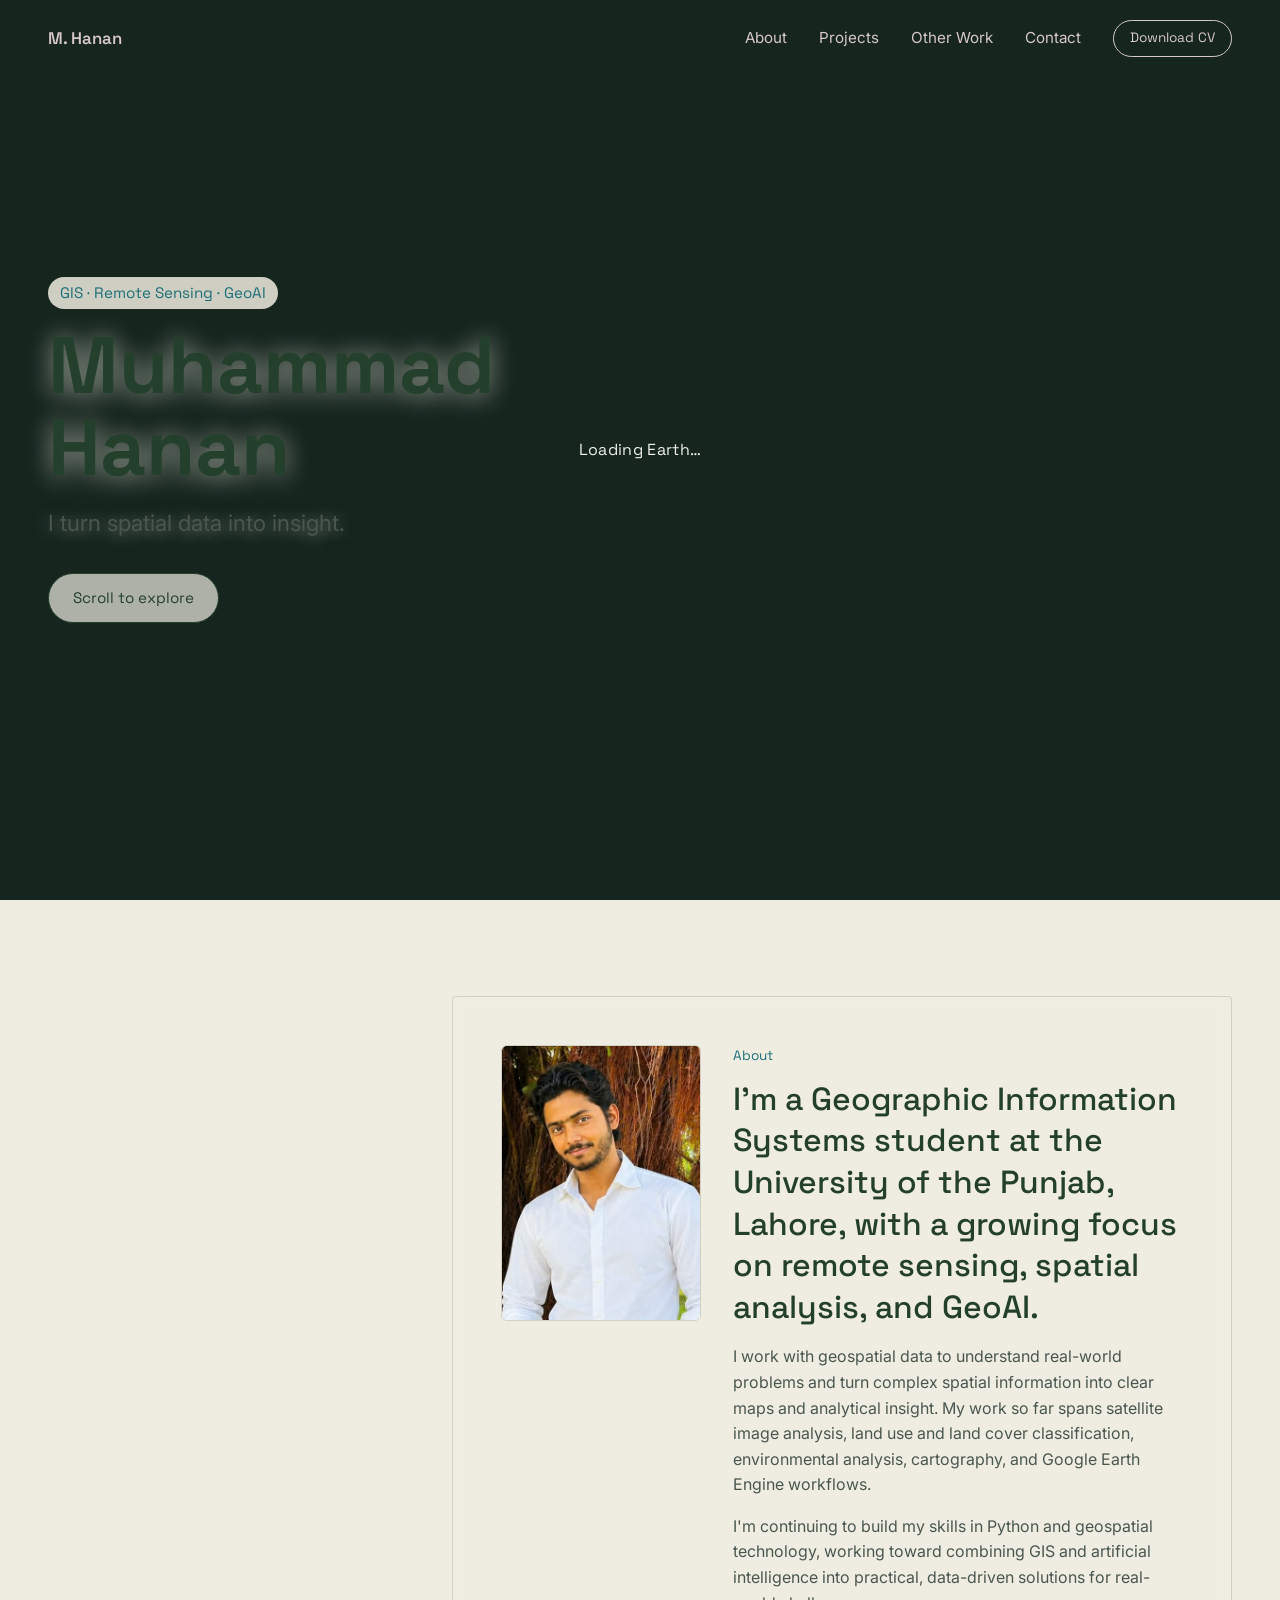
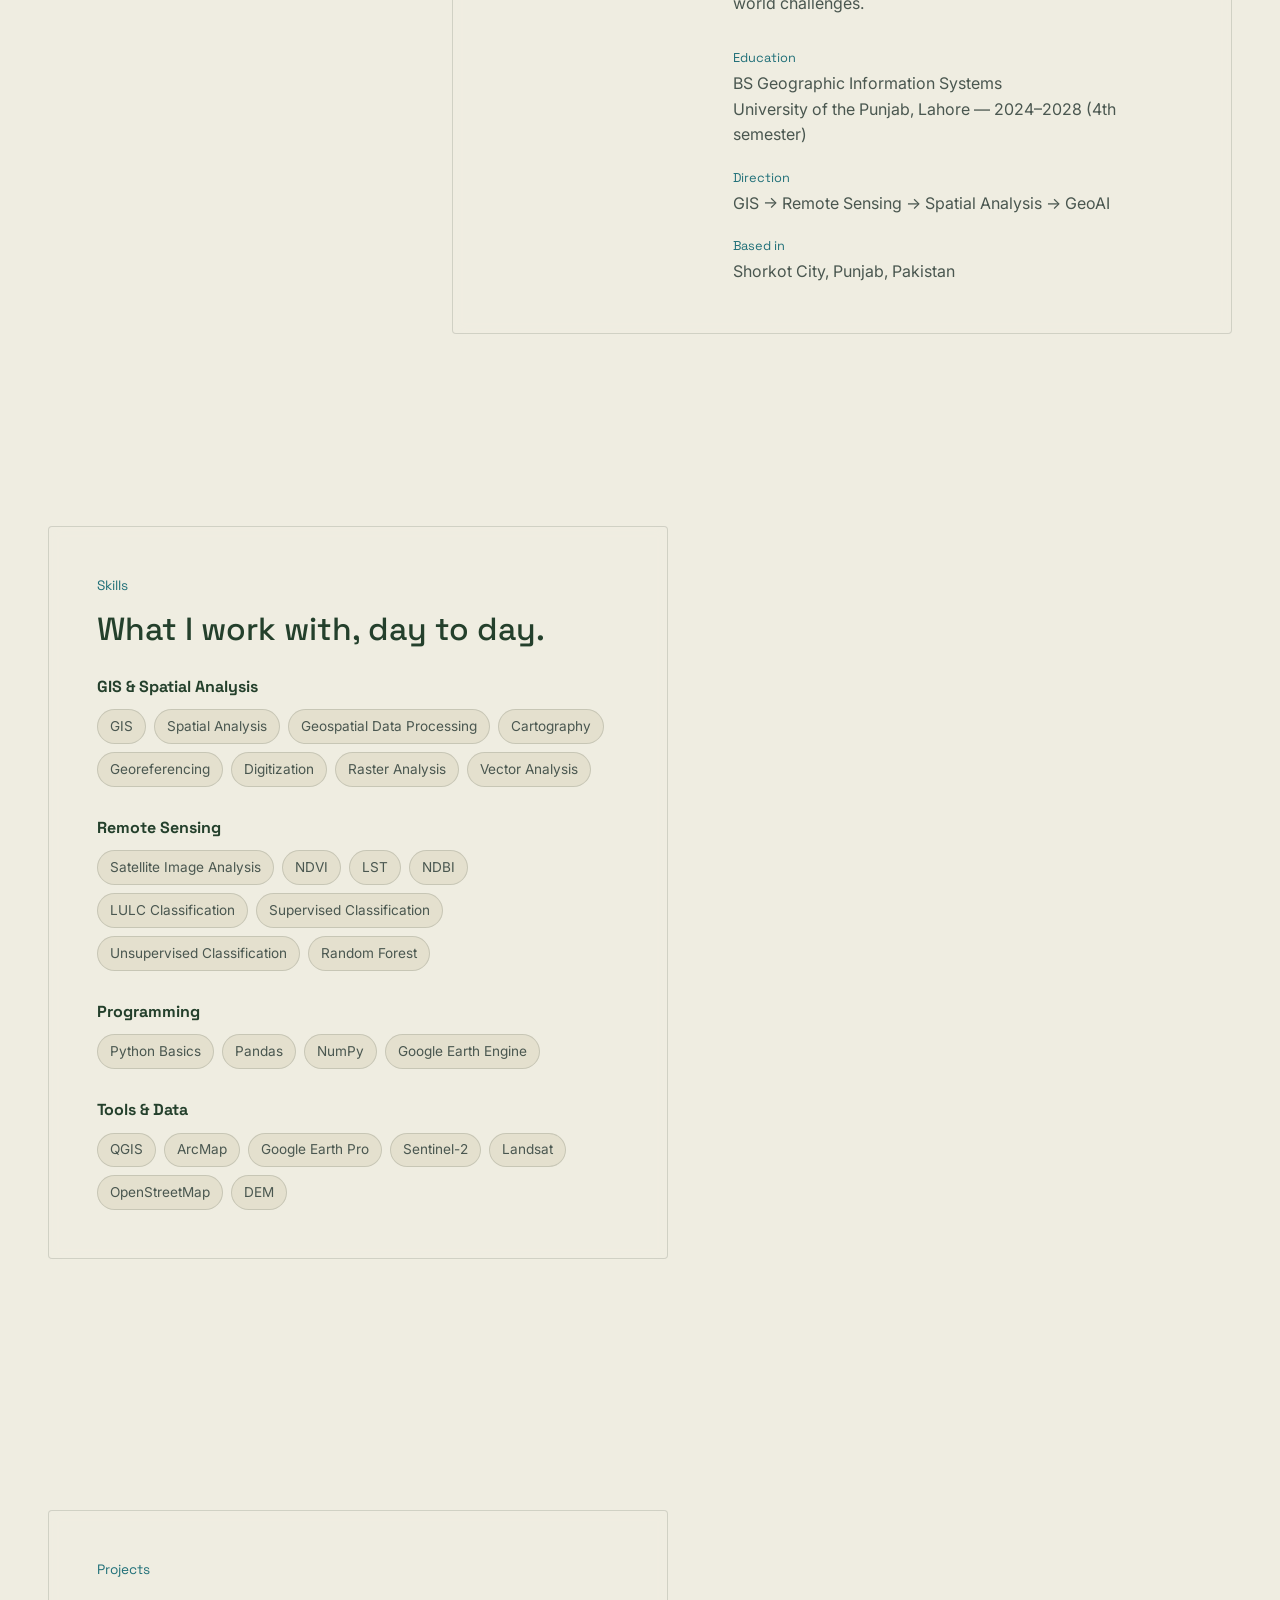
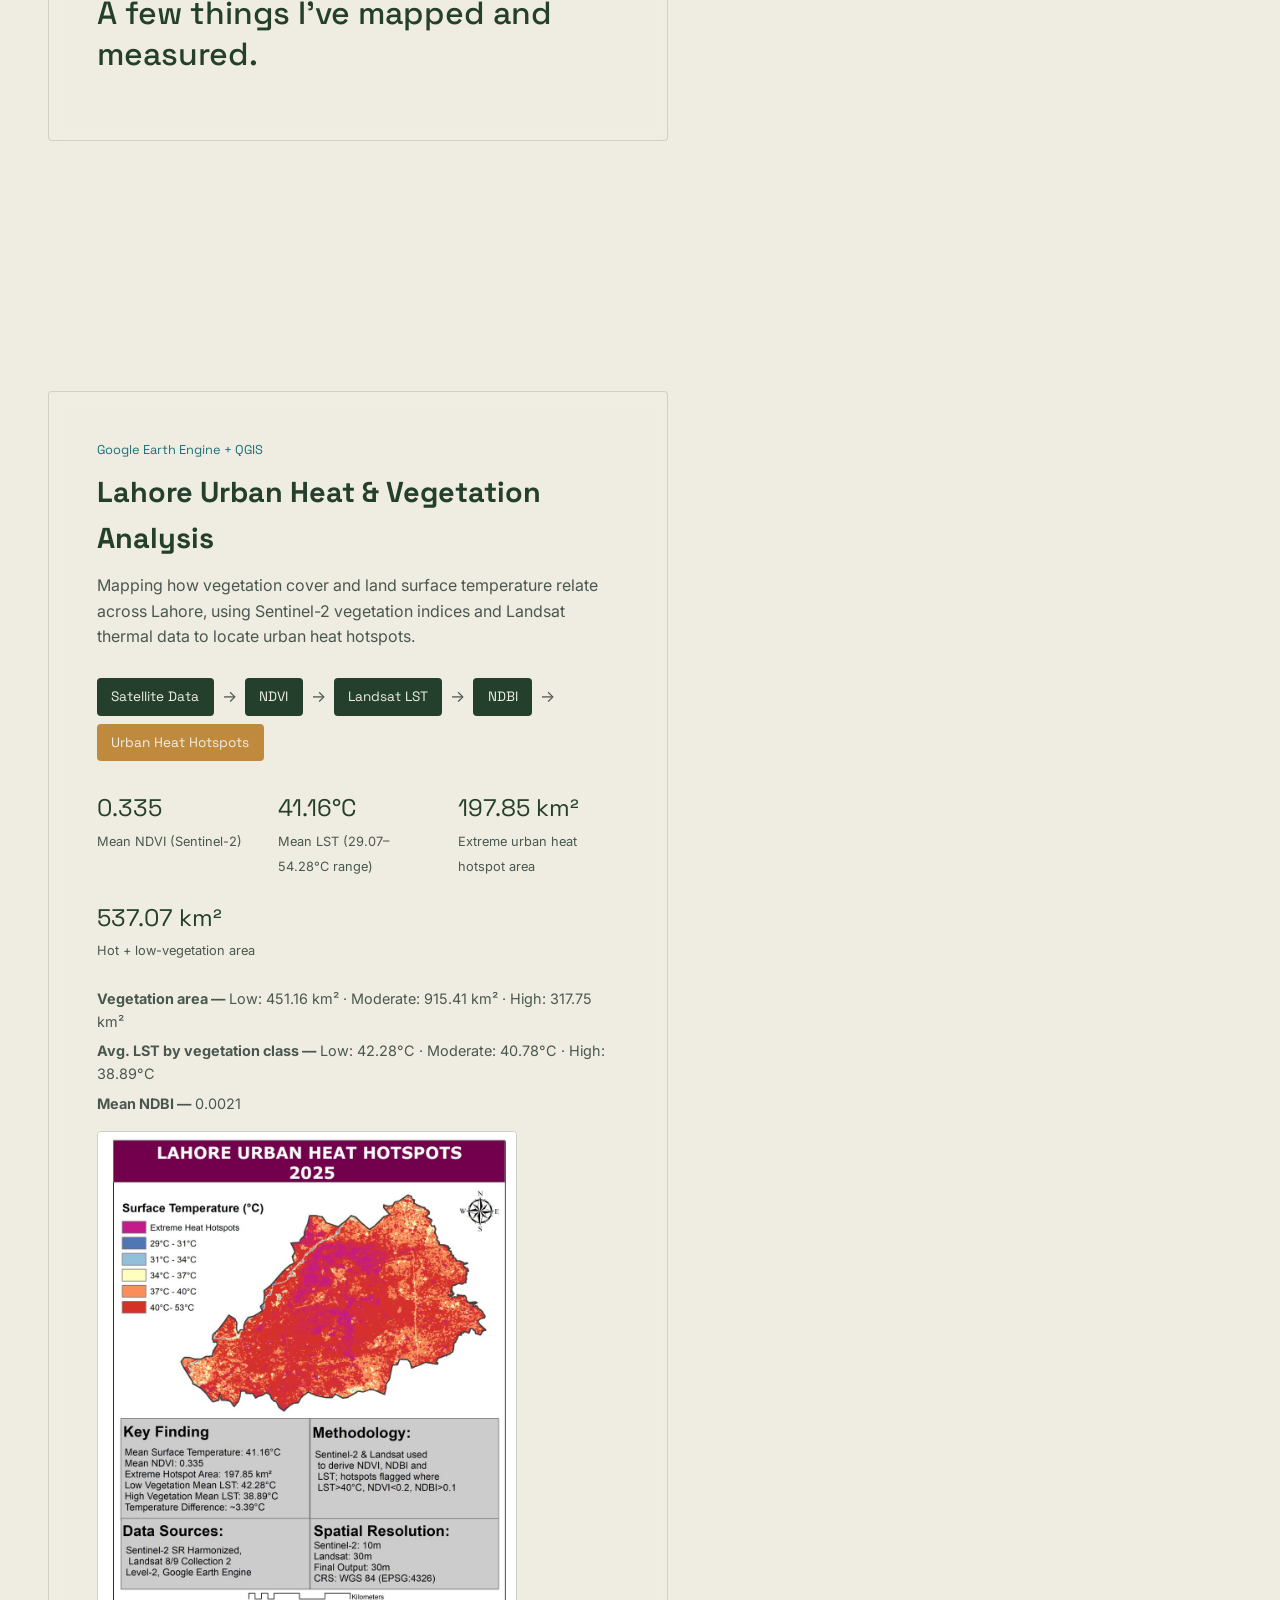
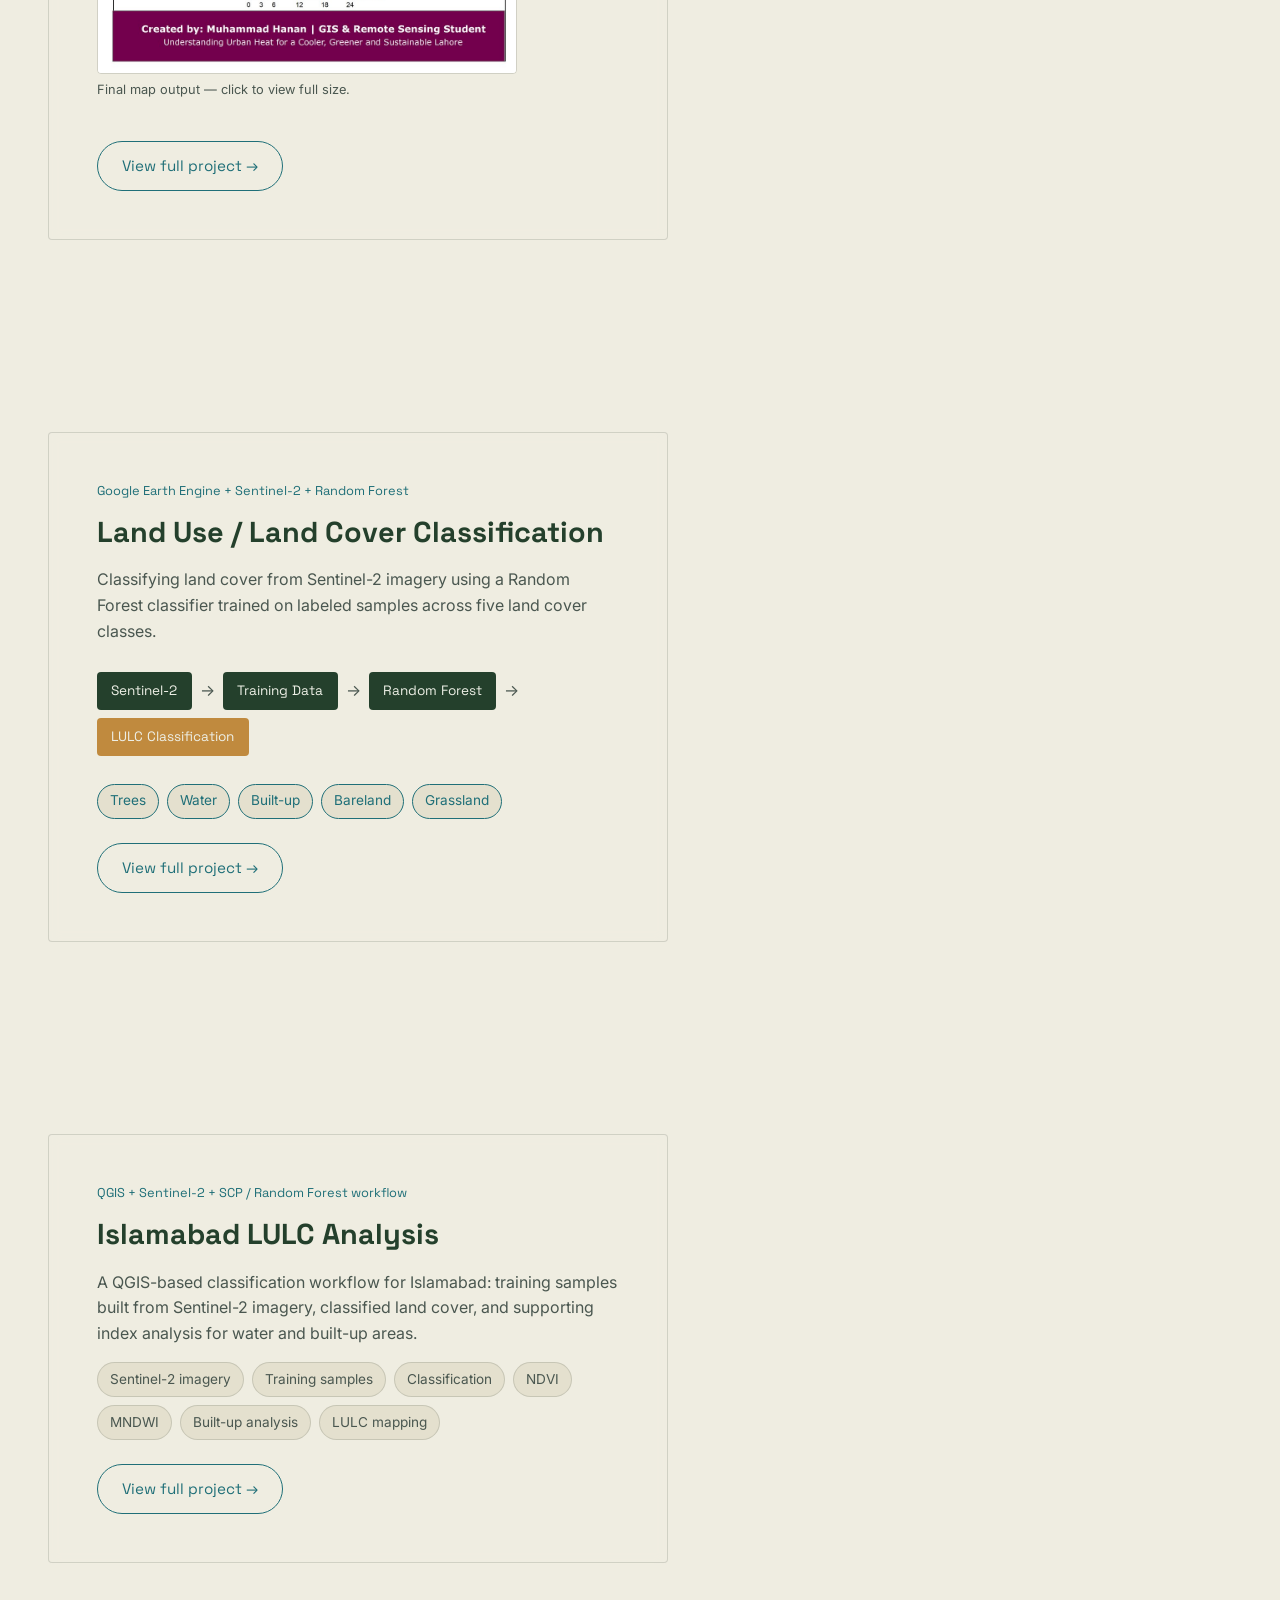
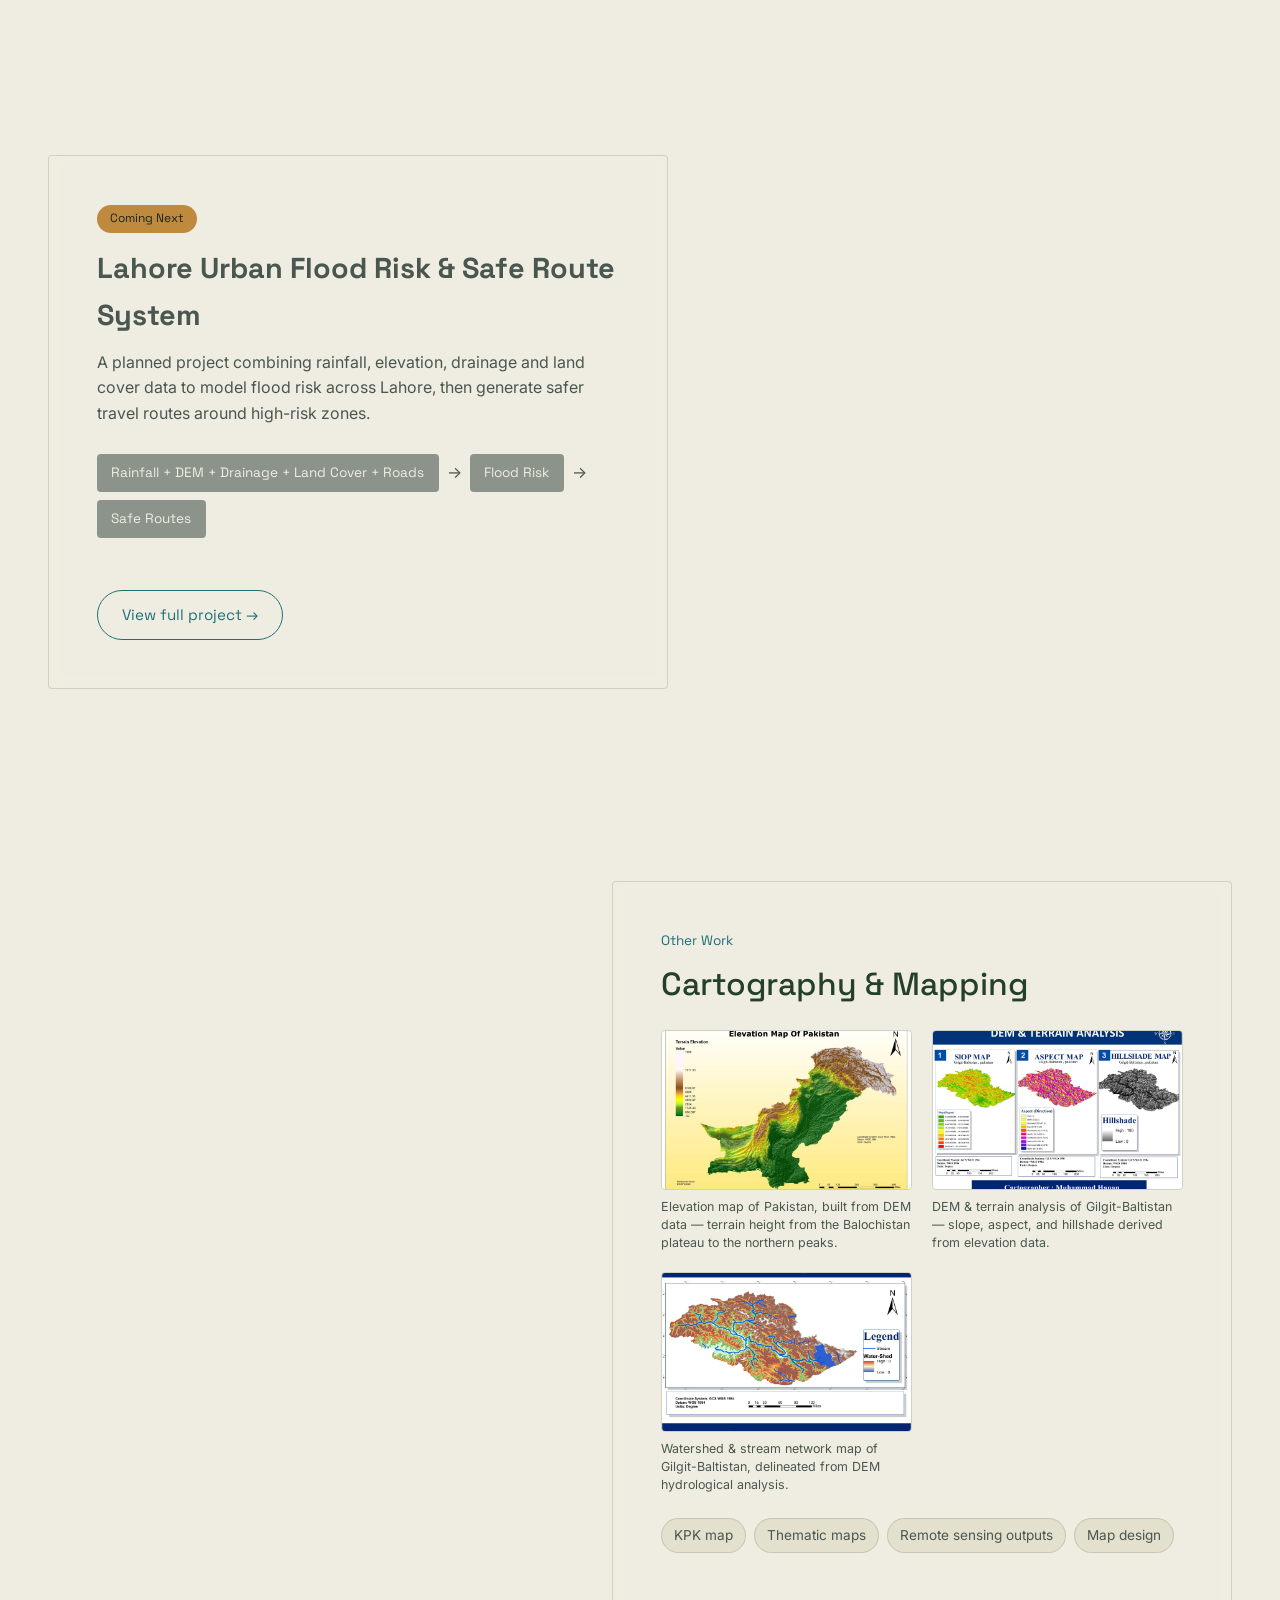
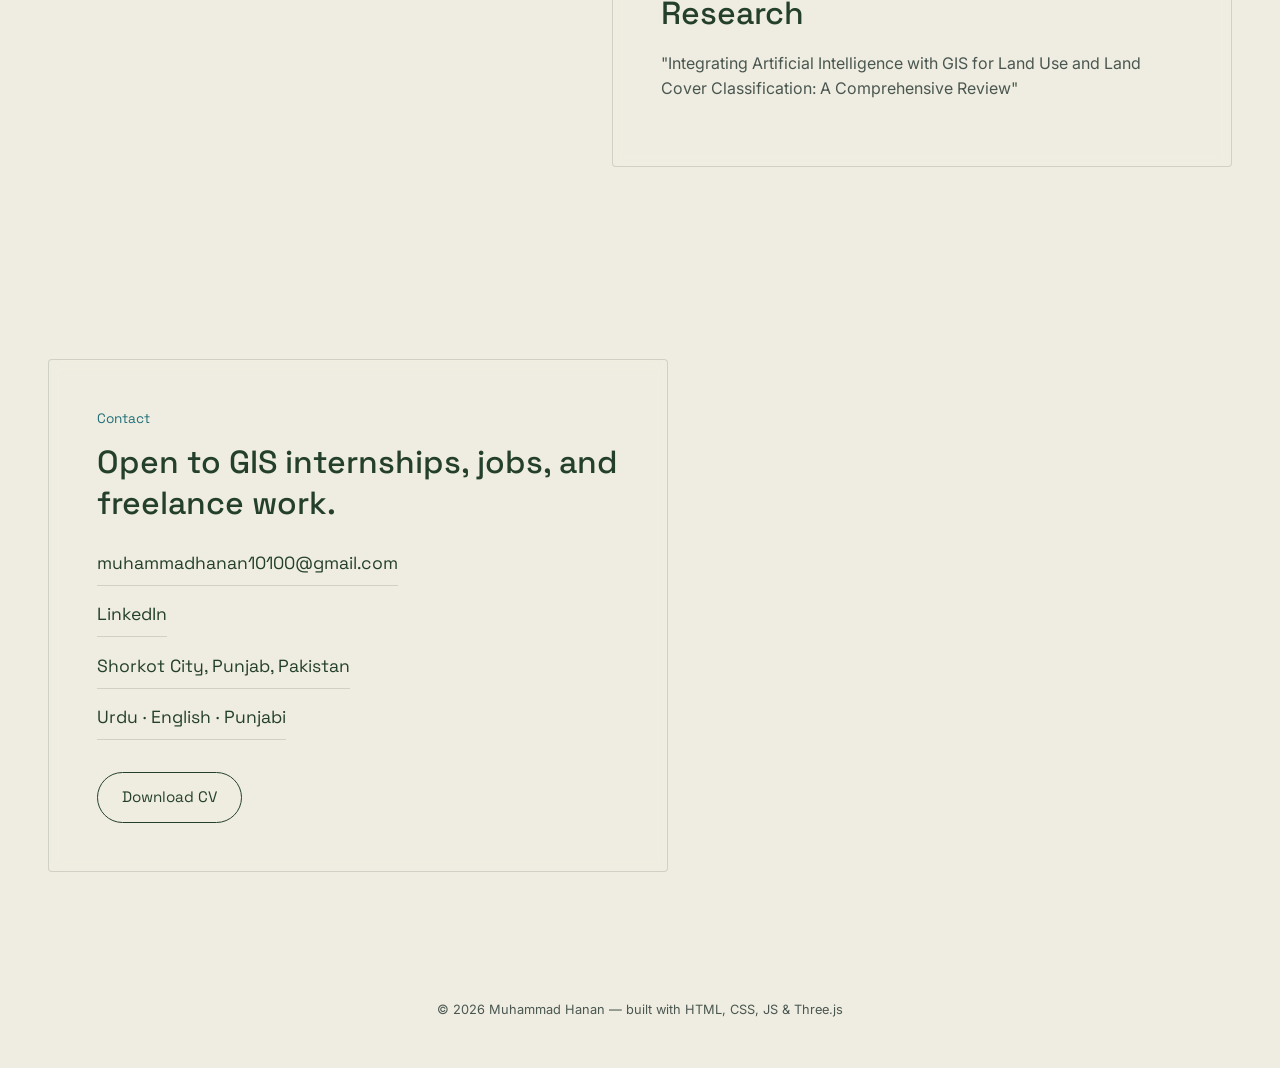
==== index.html @ 6e1c8073 "Add files via upload" ====
<!DOCTYPE html>
<html lang="en">
<head>
<meta charset="UTF-8" />
<meta name="viewport" content="width=device-width, initial-scale=1.0" />
<title>Muhammad Hanan — GIS × GeoAI</title>
<meta name="description" content="Muhammad Hanan — GIS student specializing in remote sensing, spatial analysis and GeoAI." />

<!-- Fonts -->
<link rel="preconnect" href="https://fonts.googleapis.com">
<link rel="preconnect" href="https://fonts.gstatic.com" crossorigin>
<link href="https://fonts.googleapis.com/css2?family=Space+Grotesk:wght@400;500;600;700&family=Inter:wght@400;500;600&display=swap" rel="stylesheet">

<link rel="stylesheet" href="css/style.css" />
</head>
<body>

<!-- ============ THE GLOBE (fixed background, present the whole time) ============ -->
<canvas id="globe-canvas"></canvas>
<div id="globe-loading">Loading Earth…</div>

<!-- ============ NAV ============ -->
<nav class="nav">
  <a href="#hero" class="nav__brand">M. Hanan</a>
  <button class="nav__toggle" id="navToggle" aria-label="Open menu">
    <span></span><span></span><span></span>
  </button>
  <div class="nav__links" id="navLinks">
    <a href="#about">About</a>
    <a href="#projects">Projects</a>
    <a href="#other-work">Other Work</a>
    <a href="#contact">Contact</a>
    <a href="assets/cv/Muhammad-Hanan-CV.pdf" class="nav__cv" target="_blank" rel="noopener">Download CV</a>
  </div>
</nav>

<main>

  <!-- ============ HERO ============ -->
  <section id="hero" class="section hero" data-scene="space">
    <div class="hero__content">
      <p class="hero__kicker">GIS · Remote Sensing · GeoAI</p>
      <h1 class="hero__name">Muhammad Hanan</h1>
      <p class="hero__line">I turn spatial data into insight.</p>
      <a href="#about" class="btn btn--ghost">Scroll to explore</a>
    </div>
  </section>

  <!-- ============ ABOUT ============ -->
  <section id="about" class="section panel panel--right" data-scene="pakistan">
    <div class="panel__inner panel__inner--about">
      <img
        class="about__photo"
        src="assets/img/hanan-portrait.jpg"
        alt="Portrait of Muhammad Hanan"
        width="420" height="580"
      />
      <div>
        <p class="eyebrow">About</p>
        <p class="panel__lead">
          I'm a Geographic Information Systems student at the University of the Punjab, Lahore,
          with a growing focus on remote sensing, spatial analysis, and GeoAI.
        </p>
        <p class="panel__body">
          I work with geospatial data to understand real-world problems and turn complex spatial
          information into clear maps and analytical insight. My work so far spans satellite image
          analysis, land use and land cover classification, environmental analysis, cartography, and
          Google Earth Engine workflows.
        </p>
        <p class="panel__body">
          I'm continuing to build my skills in Python and geospatial technology, working toward
          combining GIS and artificial intelligence into practical, data-driven solutions for
          real-world challenges.
        </p>

        <div class="facts">
          <div class="facts__item">
            <span class="facts__label">Education</span>
            <span class="facts__value">BS Geographic Information Systems<br>University of the Punjab, Lahore — 2024–2028 (4th semester)</span>
          </div>
          <div class="facts__item">
            <span class="facts__label">Direction</span>
            <span class="facts__value">GIS → Remote Sensing → Spatial Analysis → GeoAI</span>
          </div>
          <div class="facts__item">
            <span class="facts__label">Based in</span>
            <span class="facts__value">Shorkot City, Punjab, Pakistan</span>
          </div>
        </div>
      </div>
    </div>
  </section>

  <!-- ============ SKILLS ============ -->
  <section id="skills" class="section panel panel--left" data-scene="lahore-wide">
    <div class="panel__inner">
      <p class="eyebrow">Skills</p>
      <p class="panel__lead">What I work with, day to day.</p>

      <div class="skillgroups">
        <div class="skillgroup">
          <h3>GIS &amp; Spatial Analysis</h3>
          <ul class="tags">
            <li>GIS</li><li>Spatial Analysis</li><li>Geospatial Data Processing</li>
            <li>Cartography</li><li>Georeferencing</li><li>Digitization</li>
            <li>Raster Analysis</li><li>Vector Analysis</li>
          </ul>
        </div>
        <div class="skillgroup">
          <h3>Remote Sensing</h3>
          <ul class="tags">
            <li>Satellite Image Analysis</li><li>NDVI</li><li>LST</li><li>NDBI</li>
            <li>LULC Classification</li><li>Supervised Classification</li>
            <li>Unsupervised Classification</li><li>Random Forest</li>
          </ul>
        </div>
        <div class="skillgroup">
          <h3>Programming</h3>
          <ul class="tags">
            <li>Python Basics</li><li>Pandas</li><li>NumPy</li><li>Google Earth Engine</li>
          </ul>
        </div>
        <div class="skillgroup">
          <h3>Tools &amp; Data</h3>
          <ul class="tags">
            <li>QGIS</li><li>ArcMap</li><li>Google Earth Pro</li>
            <li>Sentinel-2</li><li>Landsat</li><li>OpenStreetMap</li><li>DEM</li>
          </ul>
        </div>
      </div>
    </div>
  </section>

  <!-- ============ PROJECTS ============ -->
  <section id="projects" class="section projects-intro" data-scene="lahore-close">
    <div class="panel__inner">
      <p class="eyebrow">Projects</p>
      <p class="panel__lead">A few things I've mapped and measured.</p>
    </div>
  </section>

  <!-- Project 1 -->
  <section class="section project" data-scene="lahore-close">
    <div class="panel__inner">
      <p class="project__tools">Google Earth Engine + QGIS</p>
      <h3 class="project__title">Lahore Urban Heat &amp; Vegetation Analysis</h3>
      <p class="project__desc">
        Mapping how vegetation cover and land surface temperature relate across Lahore, using
        Sentinel-2 vegetation indices and Landsat thermal data to locate urban heat hotspots.
      </p>

      <div class="pipeline">
        <div class="pipeline__step"><span>Satellite Data</span></div>
        <div class="pipeline__arrow">→</div>
        <div class="pipeline__step"><span>NDVI</span></div>
        <div class="pipeline__arrow">→</div>
        <div class="pipeline__step"><span>Landsat LST</span></div>
        <div class="pipeline__arrow">→</div>
        <div class="pipeline__step"><span>NDBI</span></div>
        <div class="pipeline__arrow">→</div>
        <div class="pipeline__step pipeline__step--final"><span>Urban Heat Hotspots</span></div>
      </div>

      <div class="stats">
        <div class="stats__item"><span class="stats__value">0.335</span><span class="stats__label">Mean NDVI (Sentinel-2)</span></div>
        <div class="stats__item"><span class="stats__value">41.16°C</span><span class="stats__label">Mean LST (29.07–54.28°C range)</span></div>
        <div class="stats__item"><span class="stats__value">197.85 km²</span><span class="stats__label">Extreme urban heat hotspot area</span></div>
        <div class="stats__item"><span class="stats__value">537.07 km²</span><span class="stats__label">Hot + low-vegetation area</span></div>
      </div>

      <div class="substats">
        <p><strong>Vegetation area —</strong> Low: 451.16 km² · Moderate: 915.41 km² · High: 317.75 km²</p>
        <p><strong>Avg. LST by vegetation class —</strong> Low: 42.28°C · Moderate: 40.78°C · High: 38.89°C</p>
        <p><strong>Mean NDBI —</strong> 0.0021</p>
      </div>

      <img
        class="project__thumb lightbox-trigger"
        src="assets/img/lahore-heat-hotspots-2025.jpg"
        alt="Lahore Urban Heat Hotspots 2025 — final map output"
        loading="lazy"
      />
      <p class="project__caption">Final map output — click to view full size.</p>

      <a href="project-1.html" class="btn btn--outline">View full project →</a>
    </div>
  </section>

  <!-- Project 2 -->
  <section class="section project" data-scene="lahore-close">
    <div class="panel__inner">
      <p class="project__tools">Google Earth Engine + Sentinel-2 + Random Forest</p>
      <h3 class="project__title">Land Use / Land Cover Classification</h3>
      <p class="project__desc">
        Classifying land cover from Sentinel-2 imagery using a Random Forest classifier trained
        on labeled samples across five land cover classes.
      </p>

      <div class="pipeline">
        <div class="pipeline__step"><span>Sentinel-2</span></div>
        <div class="pipeline__arrow">→</div>
        <div class="pipeline__step"><span>Training Data</span></div>
        <div class="pipeline__arrow">→</div>
        <div class="pipeline__step"><span>Random Forest</span></div>
        <div class="pipeline__arrow">→</div>
        <div class="pipeline__step pipeline__step--final"><span>LULC Classification</span></div>
      </div>

      <ul class="tags tags--classes">
        <li>Trees</li><li>Water</li><li>Built-up</li><li>Bareland</li><li>Grassland</li>
      </ul>

      <a href="project-2.html" class="btn btn--outline">View full project →</a>
    </div>
  </section>

  <!-- Project 3 -->
  <section class="section project" data-scene="islamabad">
    <div class="panel__inner">
      <p class="project__tools">QGIS + Sentinel-2 + SCP / Random Forest workflow</p>
      <h3 class="project__title">Islamabad LULC Analysis</h3>
      <p class="project__desc">
        A QGIS-based classification workflow for Islamabad: training samples built from Sentinel-2
        imagery, classified land cover, and supporting index analysis for water and built-up areas.
      </p>
      <ul class="tags">
        <li>Sentinel-2 imagery</li><li>Training samples</li><li>Classification</li>
        <li>NDVI</li><li>MNDWI</li><li>Built-up analysis</li><li>LULC mapping</li>
      </ul>

      <a href="project-3.html" class="btn btn--outline">View full project →</a>
    </div>
  </section>

  <!-- Project 4 - COMING NEXT -->
  <section class="section project project--upcoming" data-scene="lahore-close">
    <div class="panel__inner">
      <p class="badge badge--upcoming">Coming Next</p>
      <h3 class="project__title">Lahore Urban Flood Risk &amp; Safe Route System</h3>
      <p class="project__desc">
        A planned project combining rainfall, elevation, drainage and land cover data to model
        flood risk across Lahore, then generate safer travel routes around high-risk zones.
      </p>

      <div class="pipeline pipeline--muted">
        <div class="pipeline__step"><span>Rainfall + DEM + Drainage + Land Cover + Roads</span></div>
        <div class="pipeline__arrow">→</div>
        <div class="pipeline__step"><span>Flood Risk</span></div>
        <div class="pipeline__arrow">→</div>
        <div class="pipeline__step pipeline__step--final"><span>Safe Routes</span></div>
      </div>

      <a href="project-4.html" class="btn btn--outline">View full project →</a>
    </div>
  </section>

  <!-- ============ OTHER WORK ============ -->
  <section id="other-work" class="section panel panel--right" data-scene="space">
    <div class="panel__inner">
      <p class="eyebrow">Other Work</p>
      <p class="panel__lead">Cartography &amp; Mapping</p>

      <div class="gallery">
        <figure class="gallery__item">
          <img class="lightbox-trigger" src="assets/img/pakistan-elevation-map.jpg"
               alt="Elevation map of Pakistan" loading="lazy" />
          <figcaption>Elevation map of Pakistan, built from DEM data — terrain height from the Balochistan plateau to the northern peaks.</figcaption>
        </figure>
        <figure class="gallery__item">
          <img class="lightbox-trigger" src="assets/img/gilgit-dem-terrain-analysis.jpg"
               alt="DEM and terrain analysis of Gilgit-Baltistan: slope, aspect and hillshade maps" loading="lazy" />
          <figcaption>DEM &amp; terrain analysis of Gilgit-Baltistan — slope, aspect, and hillshade derived from elevation data.</figcaption>
        </figure>
        <figure class="gallery__item">
          <img class="lightbox-trigger" src="assets/img/gilgit-watershed-stream-map.jpg"
               alt="Watershed and stream map of Gilgit-Baltistan" loading="lazy" />
          <figcaption>Watershed &amp; stream network map of Gilgit-Baltistan, delineated from DEM hydrological analysis.</figcaption>
        </figure>
      </div>

      <ul class="tags" style="margin-top:1.5rem;">
        <li>KPK map</li><li>Thematic maps</li>
        <li>Remote sensing outputs</li><li>Map design</li>
      </ul>

      <p class="panel__lead" style="margin-top:2.5rem;">Research</p>
      <p class="panel__body">
        "Integrating Artificial Intelligence with GIS for Land Use and Land Cover Classification:
        A Comprehensive Review"
      </p>
    </div>
  </section>

  <!-- ============ CONTACT ============ -->
  <section id="contact" class="section contact" data-scene="space">
    <div class="panel__inner">
      <p class="eyebrow">Contact</p>
      <p class="panel__lead">Open to GIS internships, jobs, and freelance work.</p>

      <div class="contact__list">
        <a href="mailto:muhammadhanan10100@gmail.com" class="contact__item">muhammadhanan10100@gmail.com</a>
        <a href="https://www.linkedin.com/in/muhammad-hanan-3a14b1298" target="_blank" rel="noopener" class="contact__item">LinkedIn</a>
        <span class="contact__item">Shorkot City, Punjab, Pakistan</span>
        <span class="contact__item">Urdu · English · Punjabi</span>
      </div>

      <a href="assets/cv/Muhammad-Hanan-CV.pdf" class="btn btn--ghost" style="margin-top:2rem;" target="_blank" rel="noopener">Download CV</a>
    </div>
  </section>

</main>

<footer class="footer">
  <p>© 2026 Muhammad Hanan — built with HTML, CSS, JS &amp; Three.js</p>
</footer>

<!-- ============ LIGHTBOX (click any map image to view full size) ============ -->
<div class="lightbox" id="lightbox">
  <button class="lightbox__close" id="lightboxClose" aria-label="Close">&times;</button>
  <img id="lightboxImg" src="" alt="" />
</div>

<!-- Three.js as an ES module (modern, no build step needed) -->
<script type="importmap">
{
  "imports": {
    "three": "https://unpkg.com/three@0.160.0/build/three.module.js"
  }
}
</script>
<script type="module" src="js/globe.js"></script>

<!-- GSAP for scroll-driven animation -->
<script src="https://cdnjs.cloudflare.com/ajax/libs/gsap/3.12.5/gsap.min.js"></script>
<script src="https://cdnjs.cloudflare.com/ajax/libs/gsap/3.12.5/ScrollTrigger.min.js"></script>
<script src="js/main.js"></script>

</body>
</html>
---- css/style.css ----
/* =========================================================
   DESIGN TOKENS — change your whole site's look from here
   ========================================================= */
:root {
  --paper:       #EFEDE1;   /* main light background — "map paper" */
  --paper-2:     #E4E0CE;   /* slightly deeper panel background */
  --ink:         #1B2420;   /* main text color, on light backgrounds */
  --ink-soft:    #4A5750;   /* secondary text on light backgrounds */

  --forest:      #24402C;   /* primary brand green */
  --forest-deep: #16261F;   /* dark section background */
  --teal:        #1F6F78;   /* satellite / water accent */
  --ochre:       #C08A3E;   /* single warm accent — use sparingly */

  --paper-on-dark: #EDEFE6;
  --line:        rgba(27, 36, 32, 0.14);
  --line-on-dark: rgba(237, 239, 230, 0.16);

  --font-display: "Space Grotesk", sans-serif;
  --font-body:    "Inter", sans-serif;

  --max-width: 1160px;
  --pad: clamp(1.25rem, 4vw, 3rem);
}

/* =========================================================
   RESET
   ========================================================= */
* { box-sizing: border-box; }
html { scroll-behavior: smooth; }
body {
  margin: 0;
  background: var(--paper);
  color: var(--ink);
  font-family: var(--font-body);
  font-size: 16px;
  line-height: 1.6;
  overflow-x: hidden;
}
a { color: inherit; text-decoration: none; }
ul { list-style: none; margin: 0; padding: 0; }
h1, h2, h3 { font-family: var(--font-display); margin: 0; }
p { margin: 0 0 1rem; }

@media (prefers-reduced-motion: reduce) {
  html { scroll-behavior: auto; }
  * { animation-duration: 0.01ms !important; transition-duration: 0.01ms !important; }
}

/* =========================================================
   THE GLOBE — fixed full-screen canvas behind everything
   ========================================================= */
#globe-canvas {
  position: fixed;
  inset: 0;
  width: 100vw;
  height: 100vh;
  z-index: 0;
  display: block;
}
#globe-loading {
  position: fixed;
  inset: 0;
  display: flex;
  align-items: center;
  justify-content: center;
  font-family: var(--font-display);
  color: var(--paper-on-dark);
  background: var(--forest-deep);
  z-index: 1;
  letter-spacing: 0.02em;
  transition: opacity 0.6s ease;
  pointer-events: none;
}
#globe-loading.hidden { opacity: 0; }

/* =========================================================
   NAV
   ========================================================= */
.nav {
  position: fixed;
  top: 0; left: 0; right: 0;
  z-index: 20;
  display: flex;
  align-items: center;
  justify-content: space-between;
  padding: 1.25rem var(--pad);
  mix-blend-mode: difference;
}
.nav__brand {
  font-family: var(--font-display);
  font-weight: 600;
  font-size: 1.05rem;
  color: var(--paper-on-dark);
}
.nav__links { display: flex; align-items: center; gap: 2rem; }
.nav__links a {
  color: var(--paper-on-dark);
  font-size: 0.95rem;
}
.nav__cv {
  border: 1px solid var(--paper-on-dark);
  border-radius: 999px;
  padding: 0.4rem 1rem !important;
  font-family: var(--font-display);
  font-size: 0.85rem !important;
}
.nav__toggle { display: none; }

@media (max-width: 720px) {
  .nav__links {
    position: fixed;
    top: 0; right: 0;
    height: 100vh;
    width: 70vw;
    background: var(--forest-deep);
    flex-direction: column;
    align-items: flex-start;
    justify-content: center;
    gap: 2rem;
    padding: 2rem;
    transform: translateX(100%);
    transition: transform 0.4s ease;
    mix-blend-mode: normal;
  }
  .nav__links.open { transform: translateX(0); }
  .nav__toggle {
    display: flex;
    flex-direction: column;
    gap: 5px;
    background: none;
    border: none;
    cursor: pointer;
    z-index: 21;
  }
  .nav__toggle span {
    width: 22px; height: 2px;
    background: var(--paper-on-dark);
  }
}

/* =========================================================
   LAYOUT — sections sit above the globe
   ========================================================= */
.section {
  position: relative;
  z-index: 2;
  padding: 6rem var(--pad);
  min-height: 60vh;
  display: flex;
  align-items: center;
}
.panel__inner {
  max-width: 620px;
  width: 100%;
}
.panel--right .panel__inner { margin-left: auto; }
.panel--left  .panel__inner  { margin-right: auto; }

/* Frosted card behind text so it stays readable over the 3D globe */
.panel .panel__inner,
.project .panel__inner,
.contact .panel__inner,
.projects-intro .panel__inner {
  background: rgba(239, 237, 225, 0.88);
  backdrop-filter: blur(6px);
  border: 1px solid var(--line);
  border-radius: 4px;
  padding: clamp(1.75rem, 4vw, 3rem);
}

.eyebrow {
  font-family: var(--font-display);
  font-size: 0.85rem;
  color: var(--teal);
  margin-bottom: 0.75rem;
}
.panel__lead {
  font-family: var(--font-display);
  font-size: clamp(1.4rem, 2.6vw, 2rem);
  font-weight: 500;
  color: var(--forest);
  line-height: 1.3;
}
.panel__body { color: var(--ink-soft); max-width: 60ch; }

/* =========================================================
   HERO
   ========================================================= */
.hero {
  min-height: 100vh;
  align-items: center;
  justify-content: flex-start;
}
.hero__content { max-width: 560px; }
.hero__kicker {
  font-family: var(--font-display);
  color: var(--teal);
  font-size: 0.95rem;
  margin-bottom: 1rem;
  background: rgba(239, 237, 225, 0.85);
  display: inline-block;
  padding: 0.25rem 0.75rem;
  border-radius: 999px;
}
.hero__name {
  font-size: clamp(2.6rem, 8vw, 5rem);
  font-weight: 700;
  color: var(--forest);
  line-height: 1.02;
  text-shadow: 0 2px 24px rgba(239,237,225,0.6);
}
.hero__line {
  font-size: clamp(1.1rem, 2vw, 1.4rem);
  color: var(--ink-soft);
  margin: 1rem 0 2rem;
  text-shadow: 0 2px 16px rgba(239,237,225,0.5);
}

.btn {
  display: inline-block;
  font-family: var(--font-display);
  padding: 0.75rem 1.5rem;
  border-radius: 999px;
  font-size: 0.95rem;
}
.btn--ghost {
  border: 1px solid var(--forest);
  color: var(--forest);
  background: rgba(239, 237, 225, 0.7);
}
.btn--ghost:hover { background: var(--forest); color: var(--paper-on-dark); }

.btn--outline {
  display: inline-block;
  margin-top: 1.5rem;
  border: 1px solid var(--teal);
  color: var(--teal);
  background: transparent;
}
.btn--outline:hover { background: var(--teal); color: var(--paper-on-dark); }

/* =========================================================
   ABOUT — photo + text side by side
   ========================================================= */
.panel__inner--about {
  display: grid;
  grid-template-columns: 200px 1fr;
  gap: 2rem;
  align-items: start;
  max-width: 780px;
}
.about__photo {
  width: 100%;
  height: auto;
  border-radius: 6px;
  border: 1px solid var(--line);
  object-fit: cover;
  aspect-ratio: 420 / 580;
}
@media (max-width: 640px) {
  .panel__inner--about {
    grid-template-columns: 1fr;
  }
  .about__photo { max-width: 220px; margin: 0 auto; }
}

/* =========================================================
   PROJECT IMAGES + GALLERY
   ========================================================= */
.project__thumb {
  width: 100%;
  max-width: 420px;
  display: block;
  border-radius: 4px;
  border: 1px solid var(--line);
  margin-top: 1rem;
  cursor: zoom-in;
}
.project__caption {
  font-size: 0.8rem;
  color: var(--ink-soft);
  margin-top: 0.4rem;
}

.gallery {
  display: grid;
  grid-template-columns: repeat(auto-fit, minmax(180px, 1fr));
  gap: 1.25rem;
  margin-top: 1.5rem;
}
.gallery__item { margin: 0; }
.gallery__item img {
  width: 100%;
  height: 160px;
  object-fit: cover;
  border-radius: 4px;
  border: 1px solid var(--line);
  cursor: zoom-in;
  display: block;
}
.gallery__item figcaption {
  font-size: 0.78rem;
  color: var(--ink-soft);
  margin-top: 0.5rem;
  line-height: 1.45;
}

/* =========================================================
   LIGHTBOX — click any map/photo to see it full size
   ========================================================= */
.lightbox {
  position: fixed;
  inset: 0;
  z-index: 100;
  background: rgba(22, 38, 31, 0.92);
  display: none;
  align-items: center;
  justify-content: center;
  padding: 2rem;
}
.lightbox.open { display: flex; }
.lightbox img {
  max-width: 100%;
  max-height: 90vh;
  border-radius: 4px;
}
.lightbox__close {
  position: absolute;
  top: 1.5rem;
  right: 1.5rem;
  background: none;
  border: none;
  color: var(--paper-on-dark);
  font-size: 2rem;
  line-height: 1;
  cursor: pointer;
}

/* =========================================================
   FACTS (About section)
   ========================================================= */
.facts { margin-top: 2rem; display: grid; gap: 1.25rem; }
.facts__item { display: grid; gap: 0.15rem; }
.facts__label {
  font-family: var(--font-display);
  font-size: 0.8rem;
  color: var(--teal);
}
.facts__value { color: var(--ink-soft); }

/* =========================================================
   SKILLS
   ========================================================= */
.skillgroups { display: grid; gap: 1.75rem; margin-top: 1.5rem; }
.skillgroup h3 {
  font-size: 1rem;
  color: var(--forest);
  margin-bottom: 0.6rem;
}
.tags { display: flex; flex-wrap: wrap; gap: 0.5rem; }
.tags li {
  border: 1px solid var(--line);
  padding: 0.35rem 0.75rem;
  border-radius: 999px;
  font-size: 0.85rem;
  color: var(--ink-soft);
  background: var(--paper-2);
}
.tags--classes li { border-color: var(--teal); color: var(--teal); }

/* =========================================================
   PROJECTS
   ========================================================= */
.project__tools {
  font-family: var(--font-display);
  font-size: 0.8rem;
  color: var(--teal);
  margin-bottom: 0.5rem;
}
.project__title {
  font-size: clamp(1.3rem, 2.4vw, 1.8rem);
  color: var(--forest);
  margin-bottom: 0.75rem;
}
.project__desc { color: var(--ink-soft); max-width: 60ch; }

.pipeline {
  display: flex;
  flex-wrap: wrap;
  align-items: center;
  gap: 0.5rem;
  margin: 1.75rem 0;
}
.pipeline__step span {
  display: inline-block;
  background: var(--forest);
  color: var(--paper-on-dark);
  font-family: var(--font-display);
  font-size: 0.85rem;
  padding: 0.5rem 0.9rem;
  border-radius: 4px;
}
.pipeline__step--final span { background: var(--ochre); }
.pipeline__arrow { color: var(--ink-soft); }
.pipeline--muted .pipeline__step span { background: var(--ink-soft); opacity: 0.6; }
.pipeline--muted .pipeline__step--final span { background: var(--ink-soft); opacity: 0.6; }

.stats {
  display: grid;
  grid-template-columns: repeat(auto-fit, minmax(150px, 1fr));
  gap: 1.25rem;
  margin: 1.5rem 0;
}
.stats__value {
  display: block;
  font-family: var(--font-display);
  font-size: 1.5rem;
  color: var(--forest);
}
.stats__label { font-size: 0.8rem; color: var(--ink-soft); }

.substats p { font-size: 0.9rem; color: var(--ink-soft); margin-bottom: 0.4rem; }

.badge {
  display: inline-block;
  font-family: var(--font-display);
  font-size: 0.75rem;
  padding: 0.3rem 0.8rem;
  border-radius: 999px;
  margin-bottom: 0.75rem;
}
.badge--upcoming { background: var(--ochre); color: var(--forest-deep); }
.project--upcoming .project__title { color: var(--ink-soft); }

/* =========================================================
   CONTACT
   ========================================================= */
.contact__list { display: grid; gap: 0.9rem; margin-top: 1.5rem; }
.contact__item {
  font-family: var(--font-display);
  font-size: 1.1rem;
  color: var(--forest);
  border-bottom: 1px solid var(--line);
  padding-bottom: 0.5rem;
  width: fit-content;
}

/* =========================================================
   DETAIL PAGES (project-1.html etc.) — simple header, no globe
   ========================================================= */
.detail-header {
  padding: 1.5rem var(--pad);
}
.detail-header__back {
  font-family: var(--font-display);
  color: var(--forest);
  font-size: 0.95rem;
}

.footer {
  position: relative;
  z-index: 2;
  text-align: center;
  padding: 2rem;
  color: var(--ink-soft);
  font-size: 0.8rem;
  background: var(--paper);
}
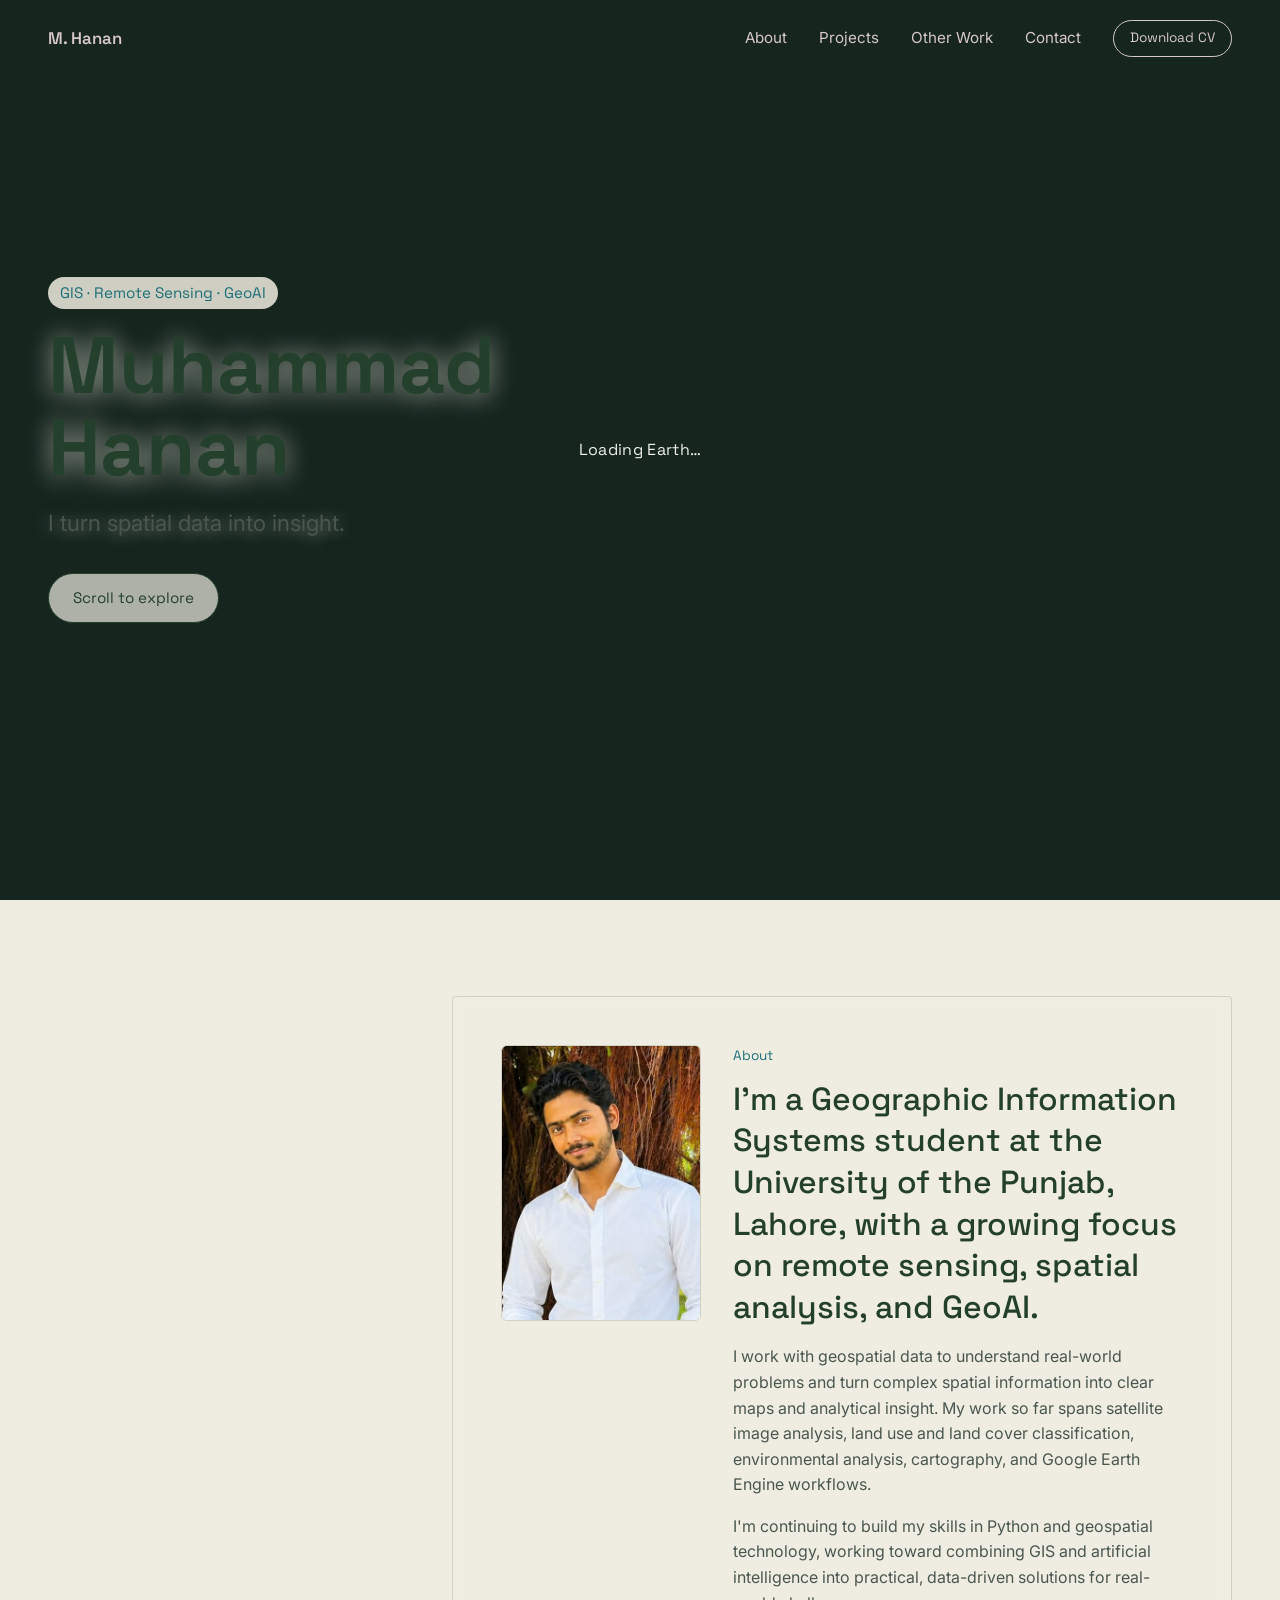
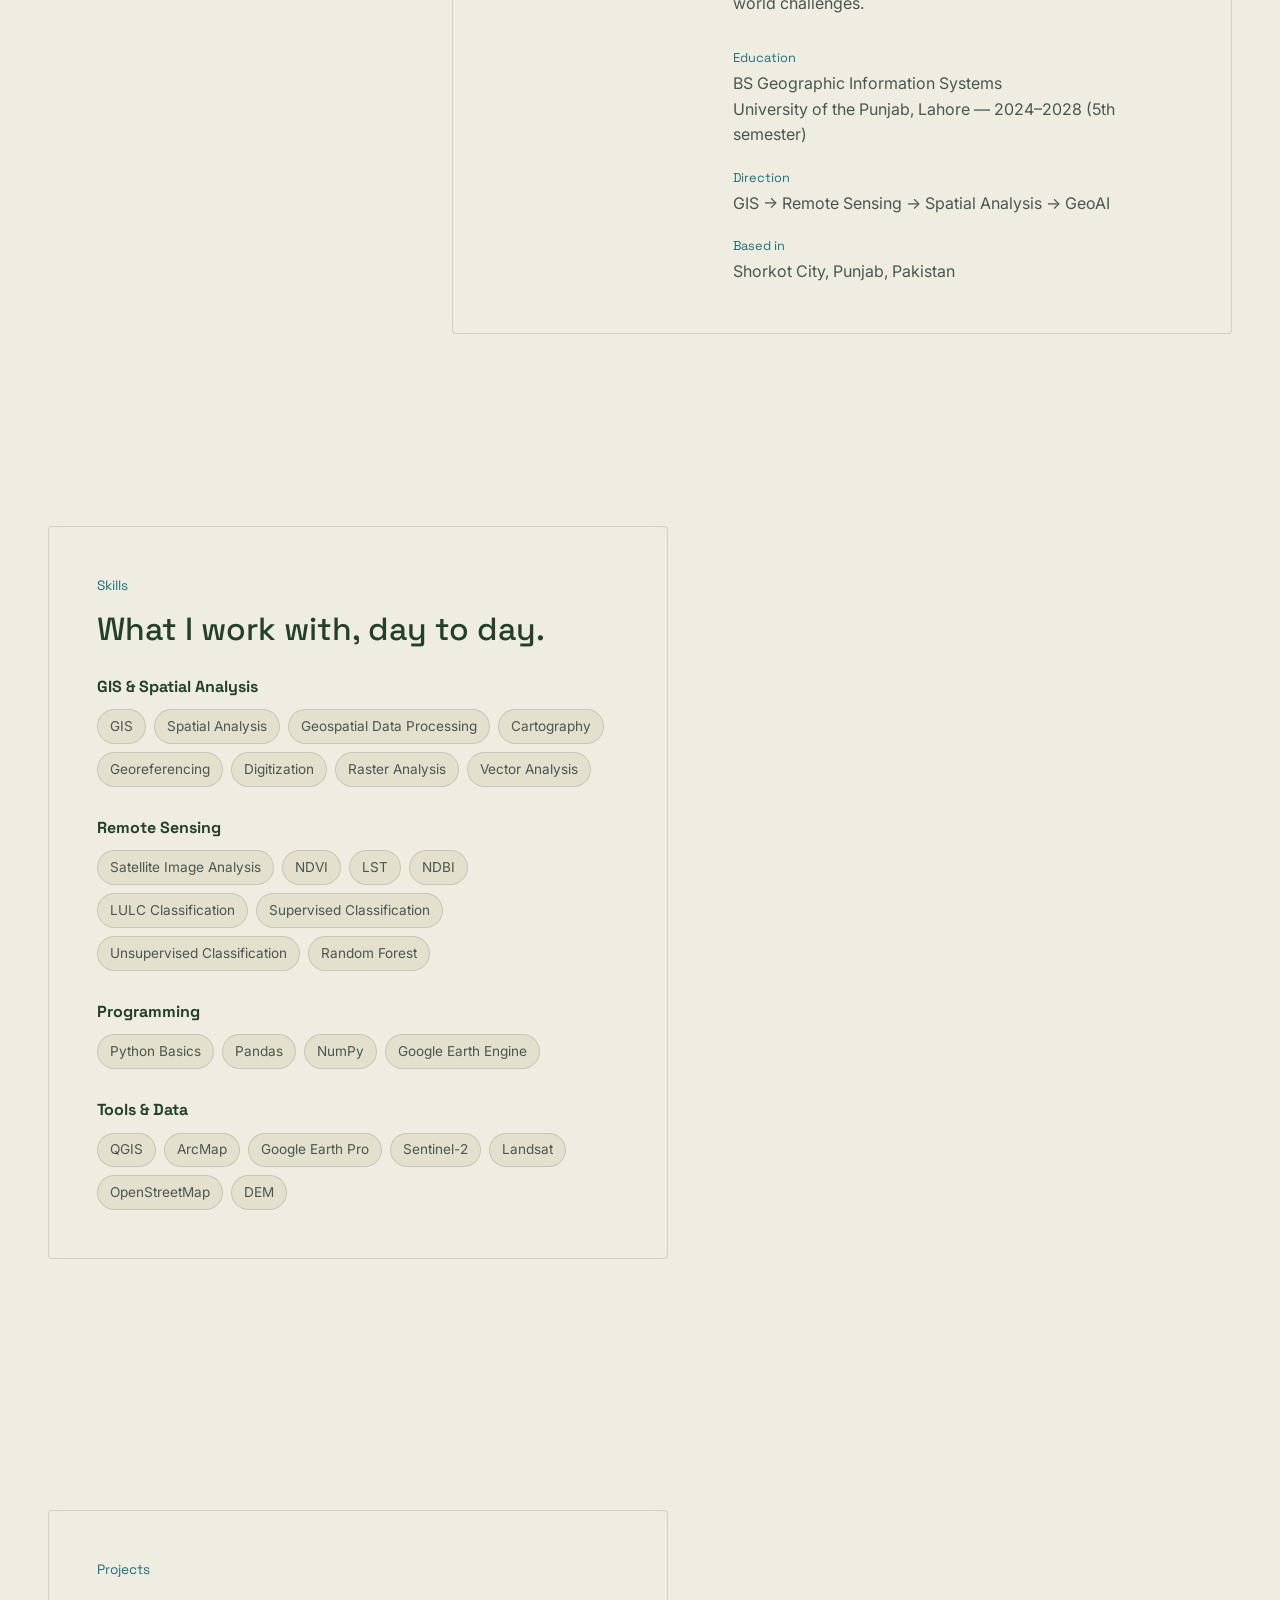
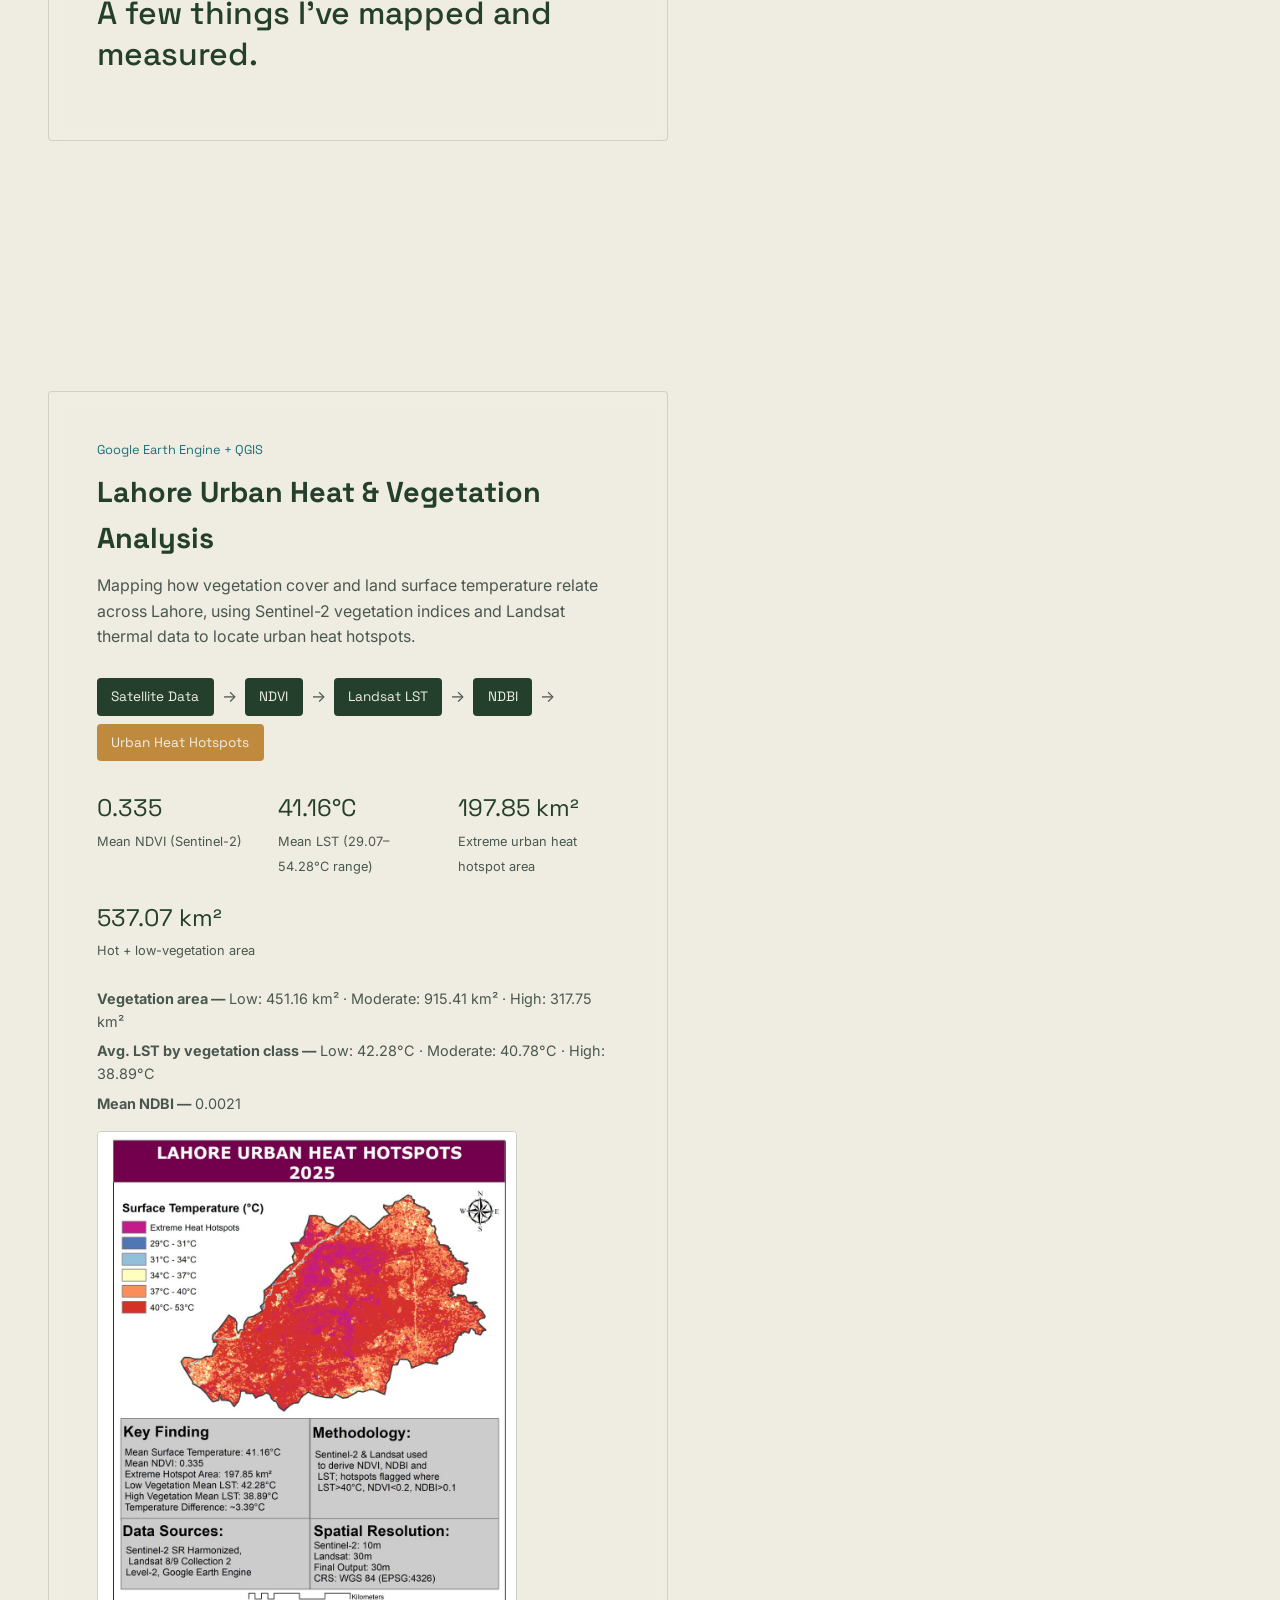
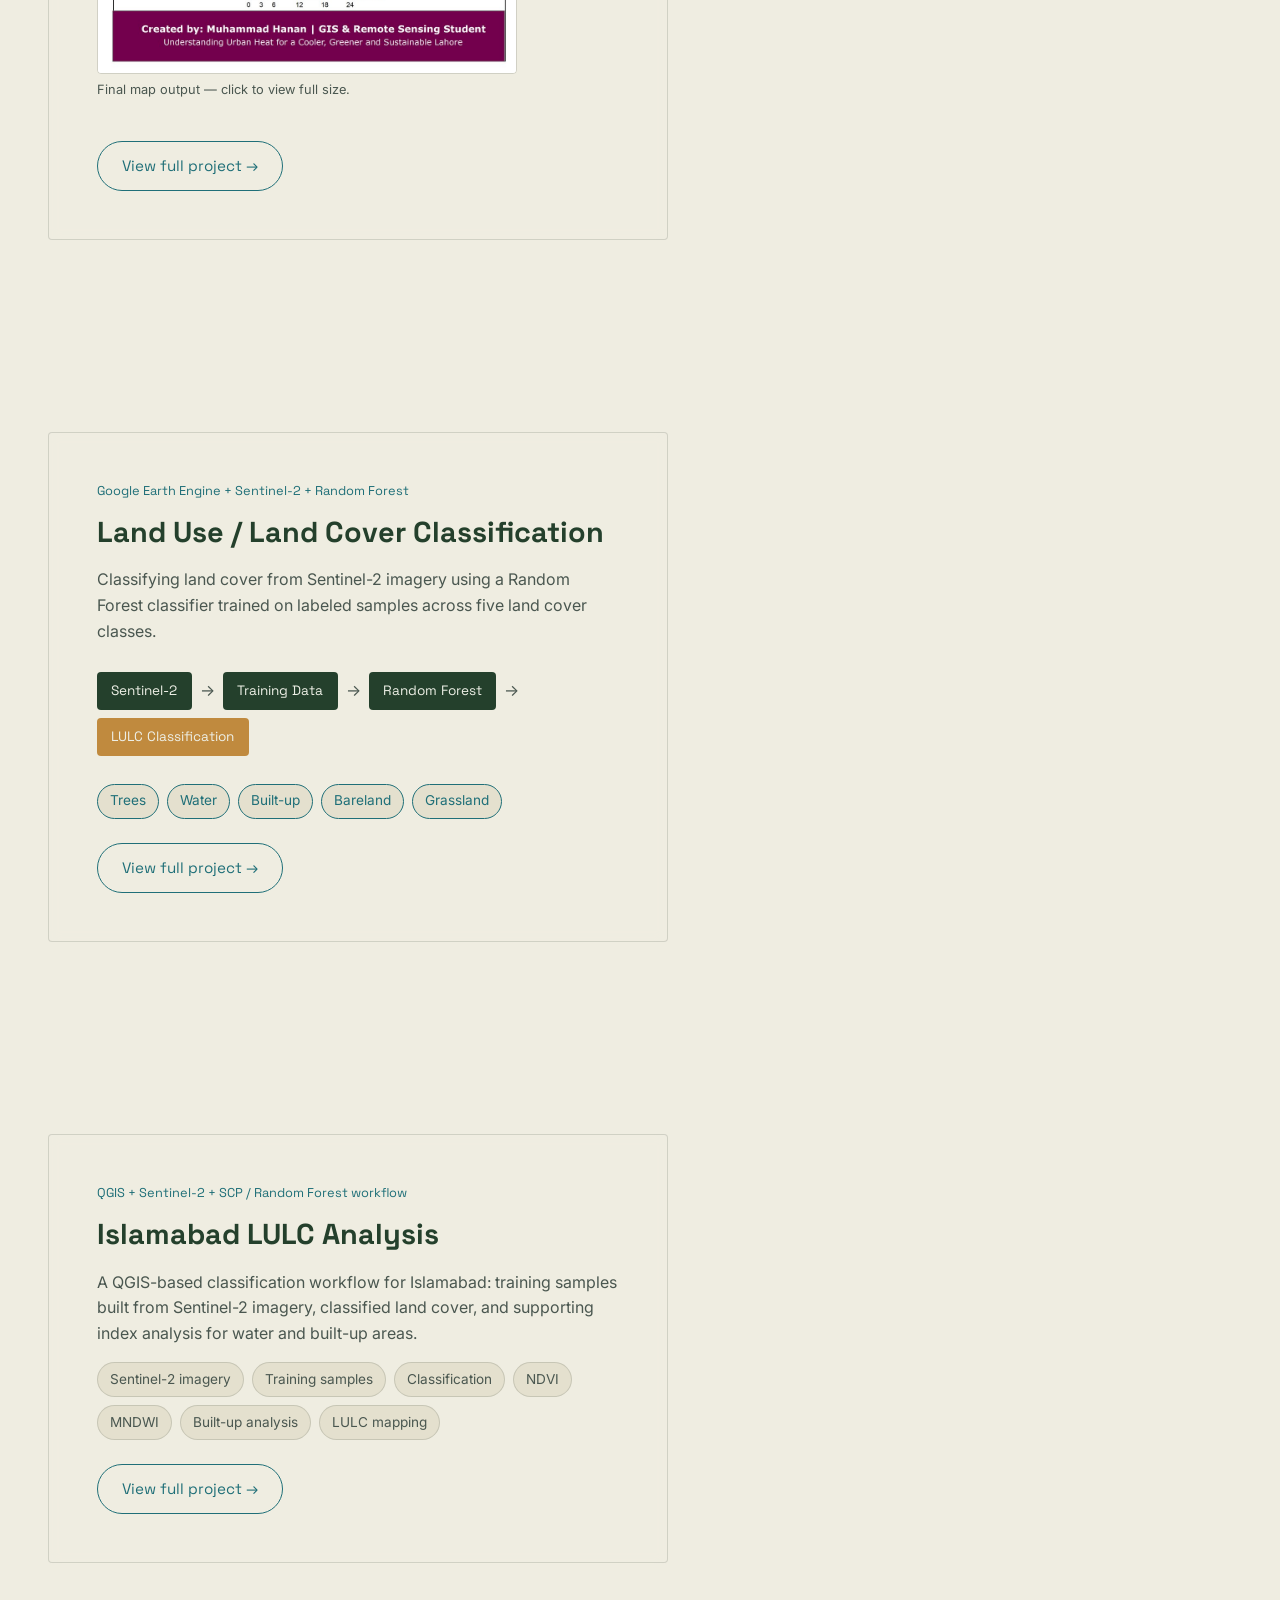
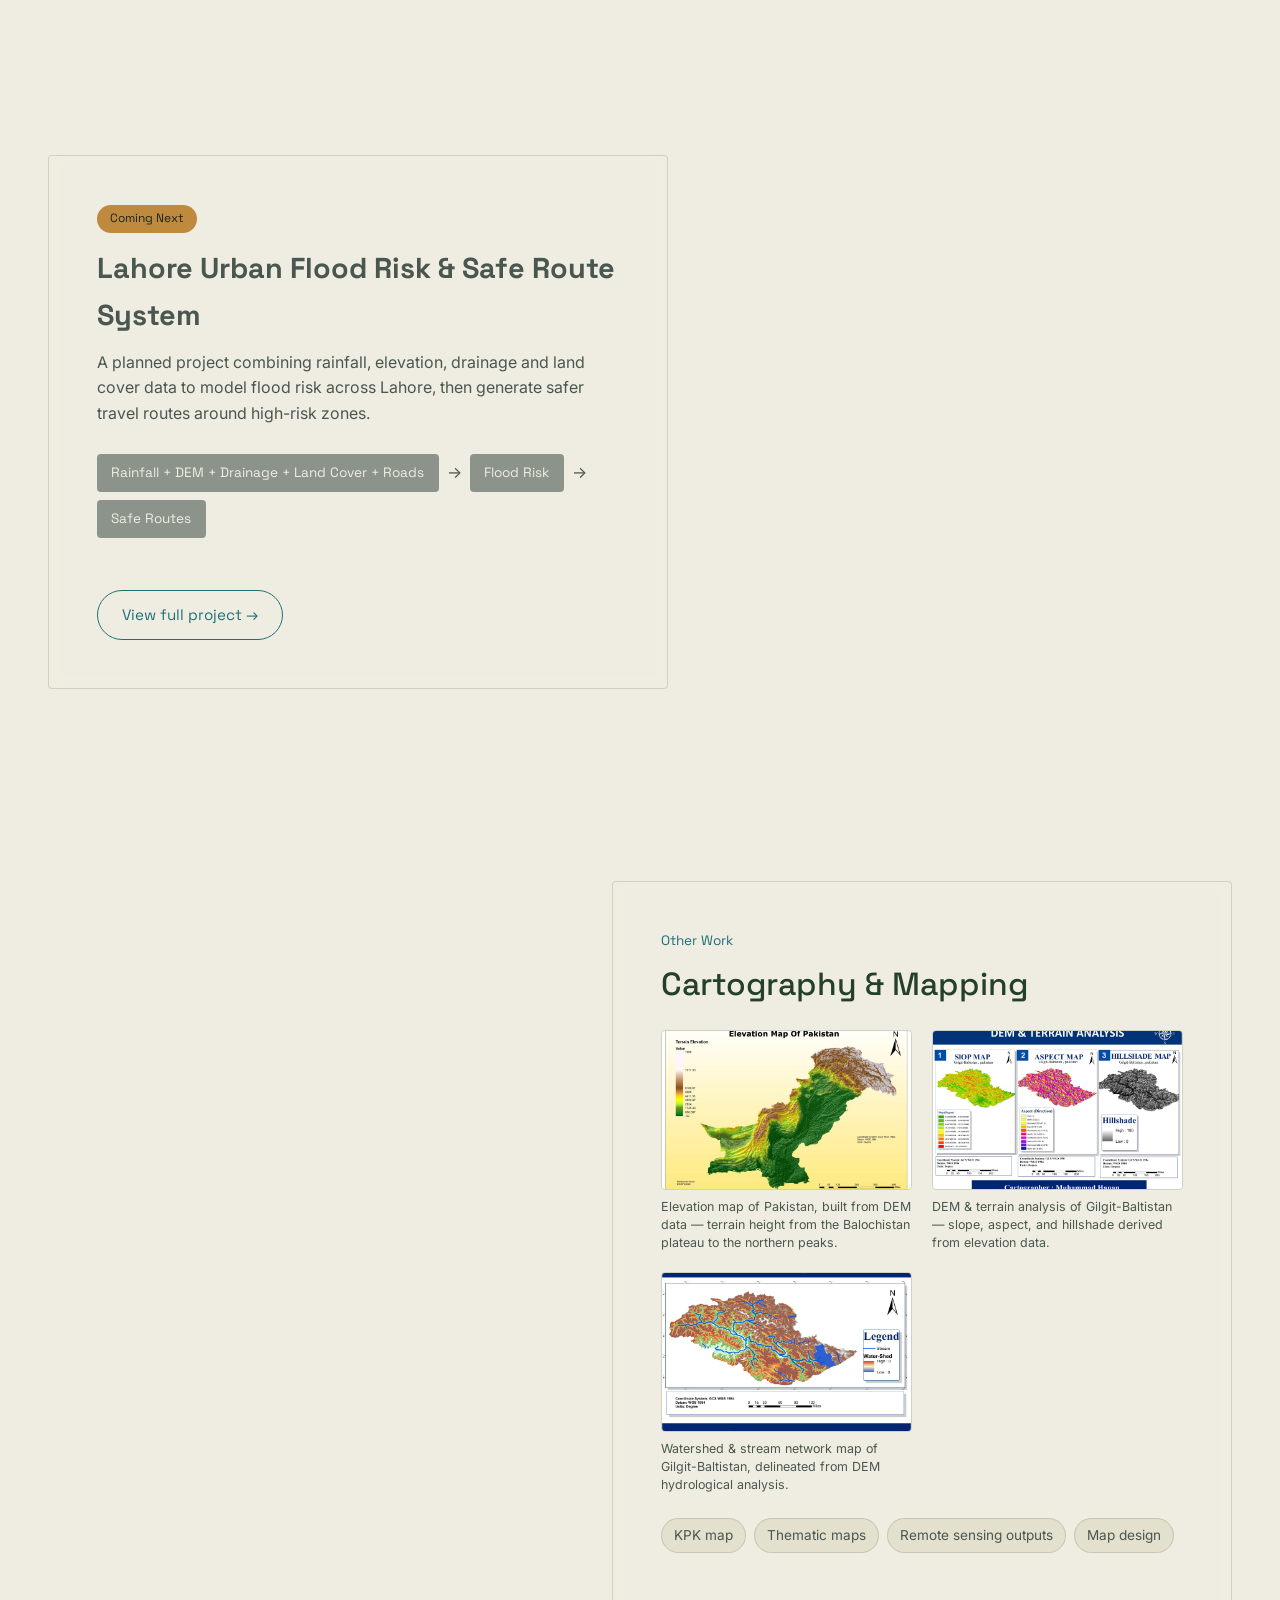
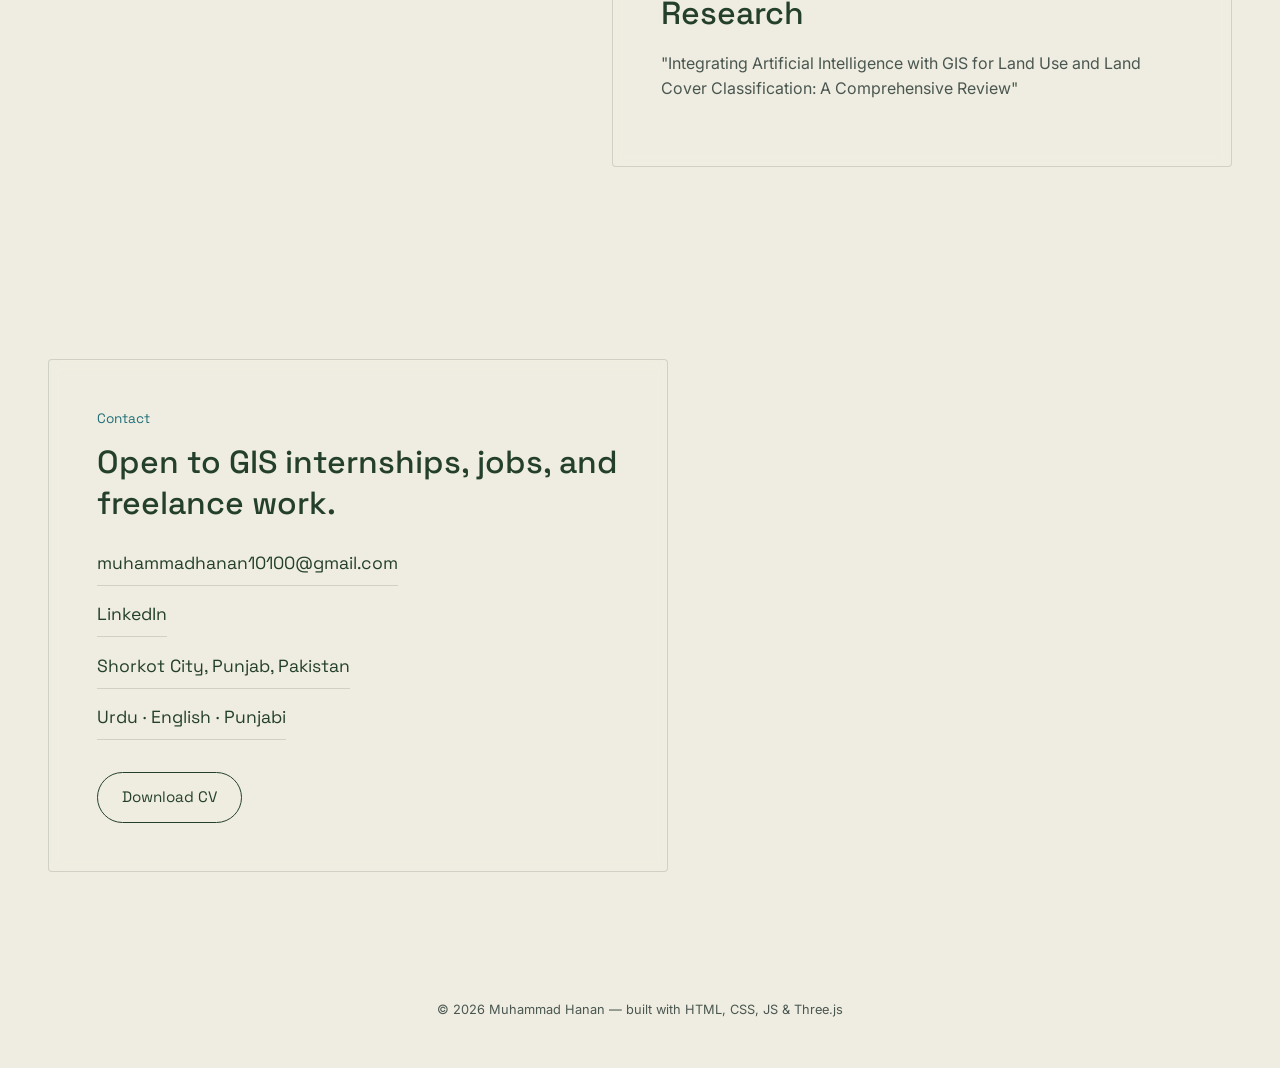
==== commit 2ea12b24: "Update index.html" ====
--- a/index.html
+++ b/index.html
@@ -76,7 +76,7 @@
         <div class="facts">
           <div class="facts__item">
             <span class="facts__label">Education</span>
-            <span class="facts__value">BS Geographic Information Systems<br>University of the Punjab, Lahore — 2024–2028 (4th semester)</span>
+            <span class="facts__value">BS Geographic Information Systems<br>University of the Punjab, Lahore — 2024–2028 (5th semester)</span>
           </div>
           <div class="facts__item">
             <span class="facts__label">Direction</span>
